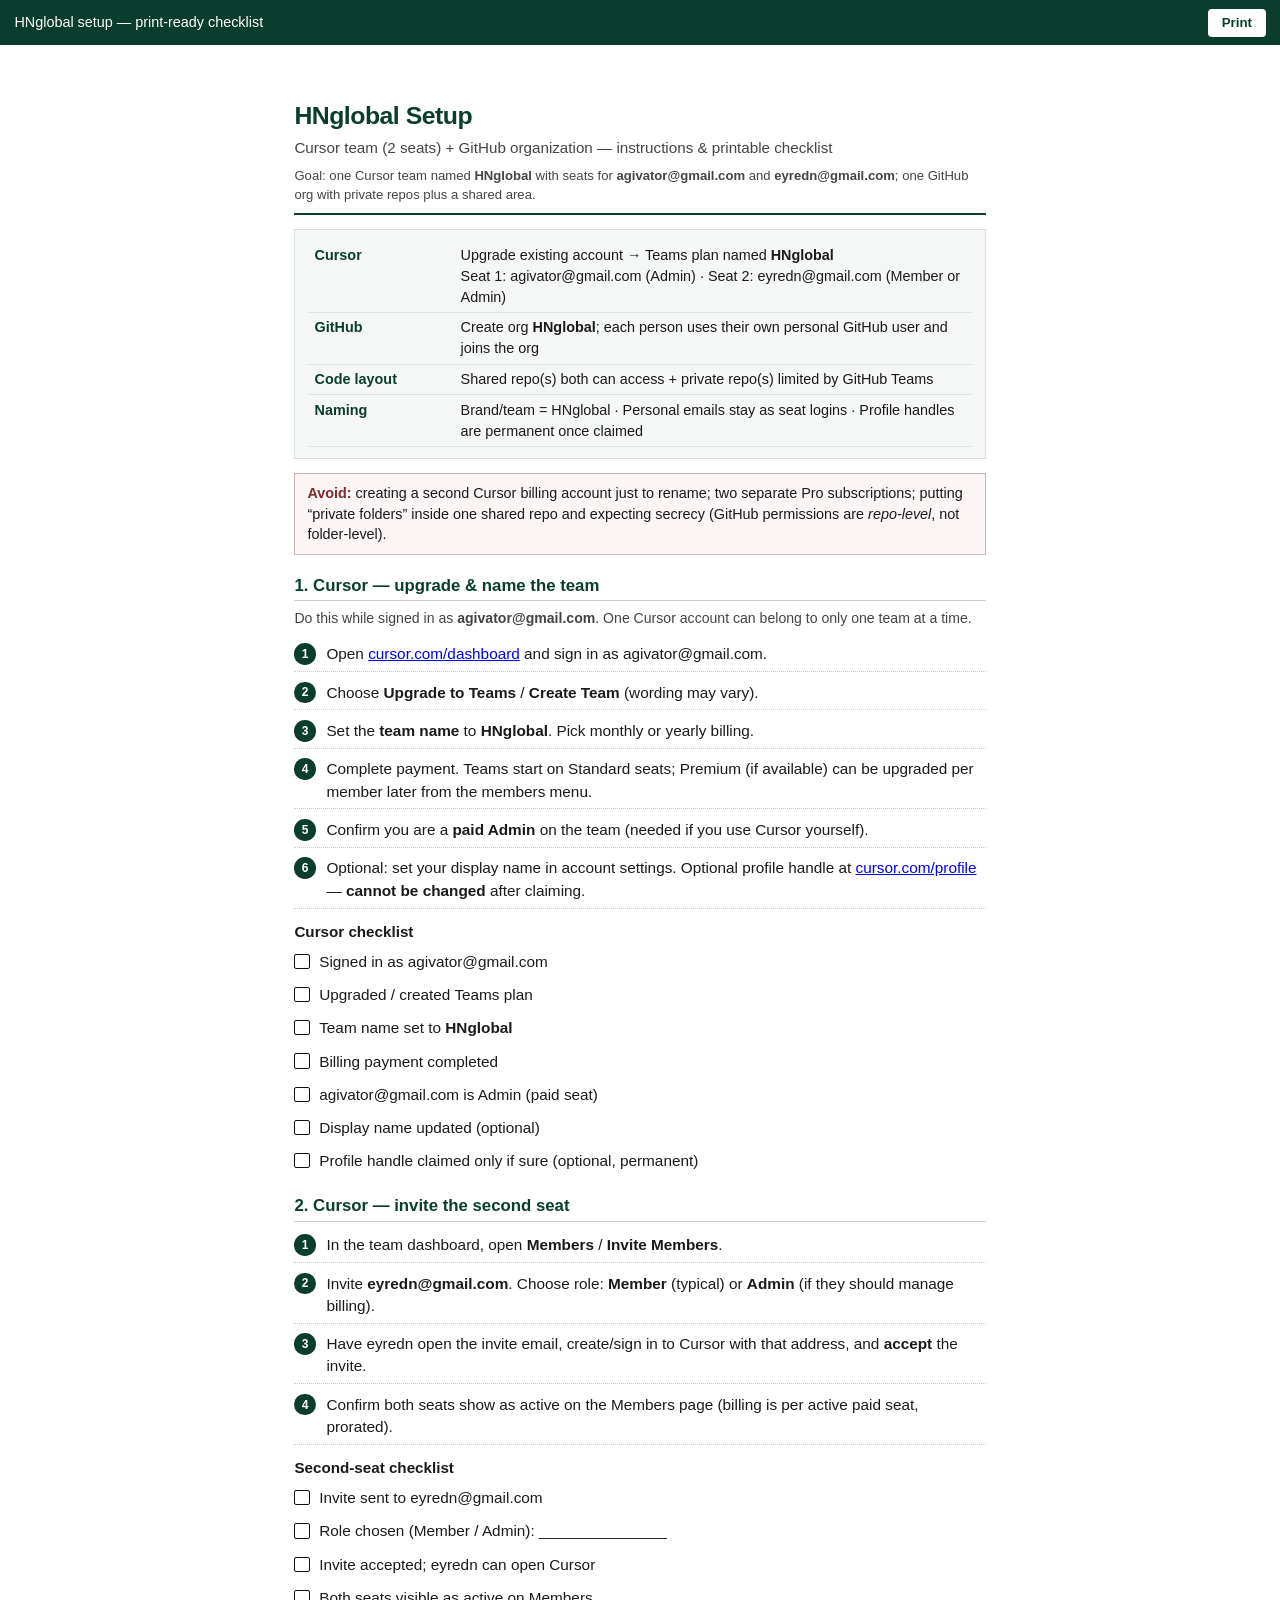
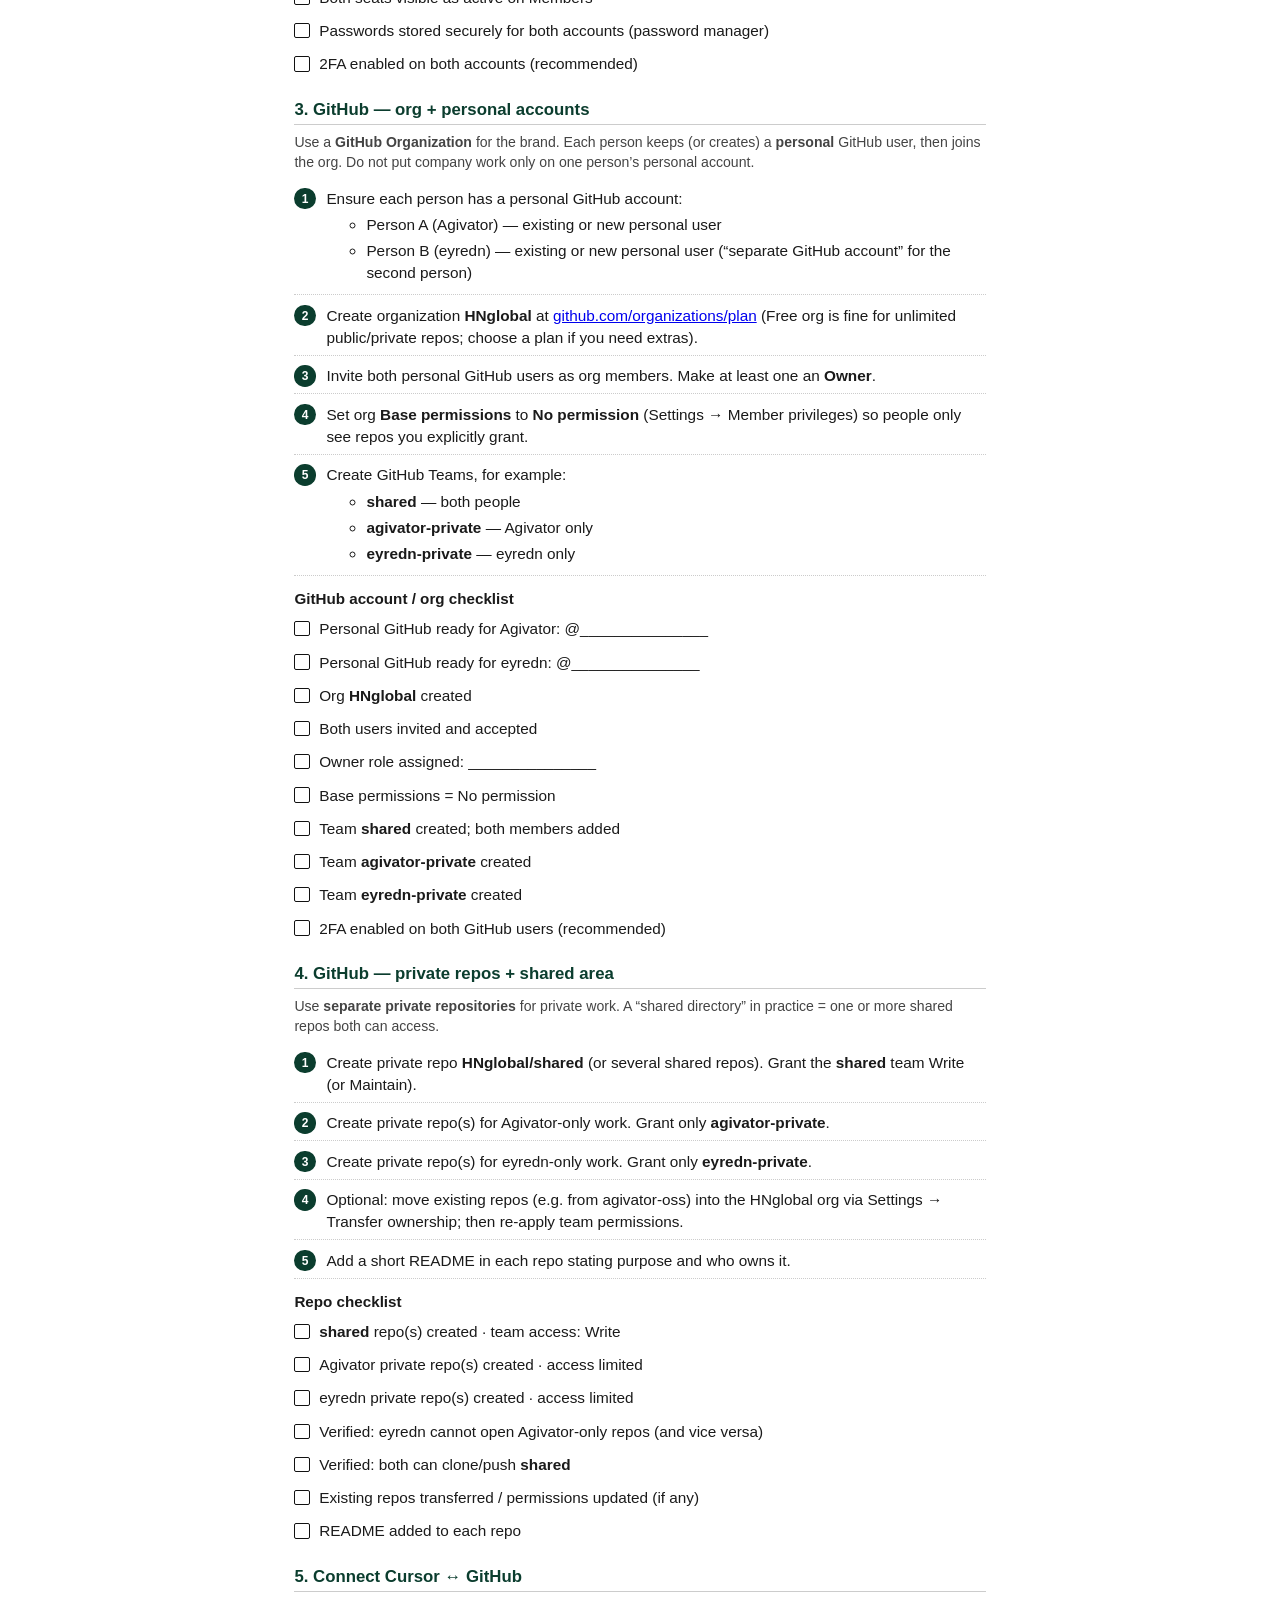
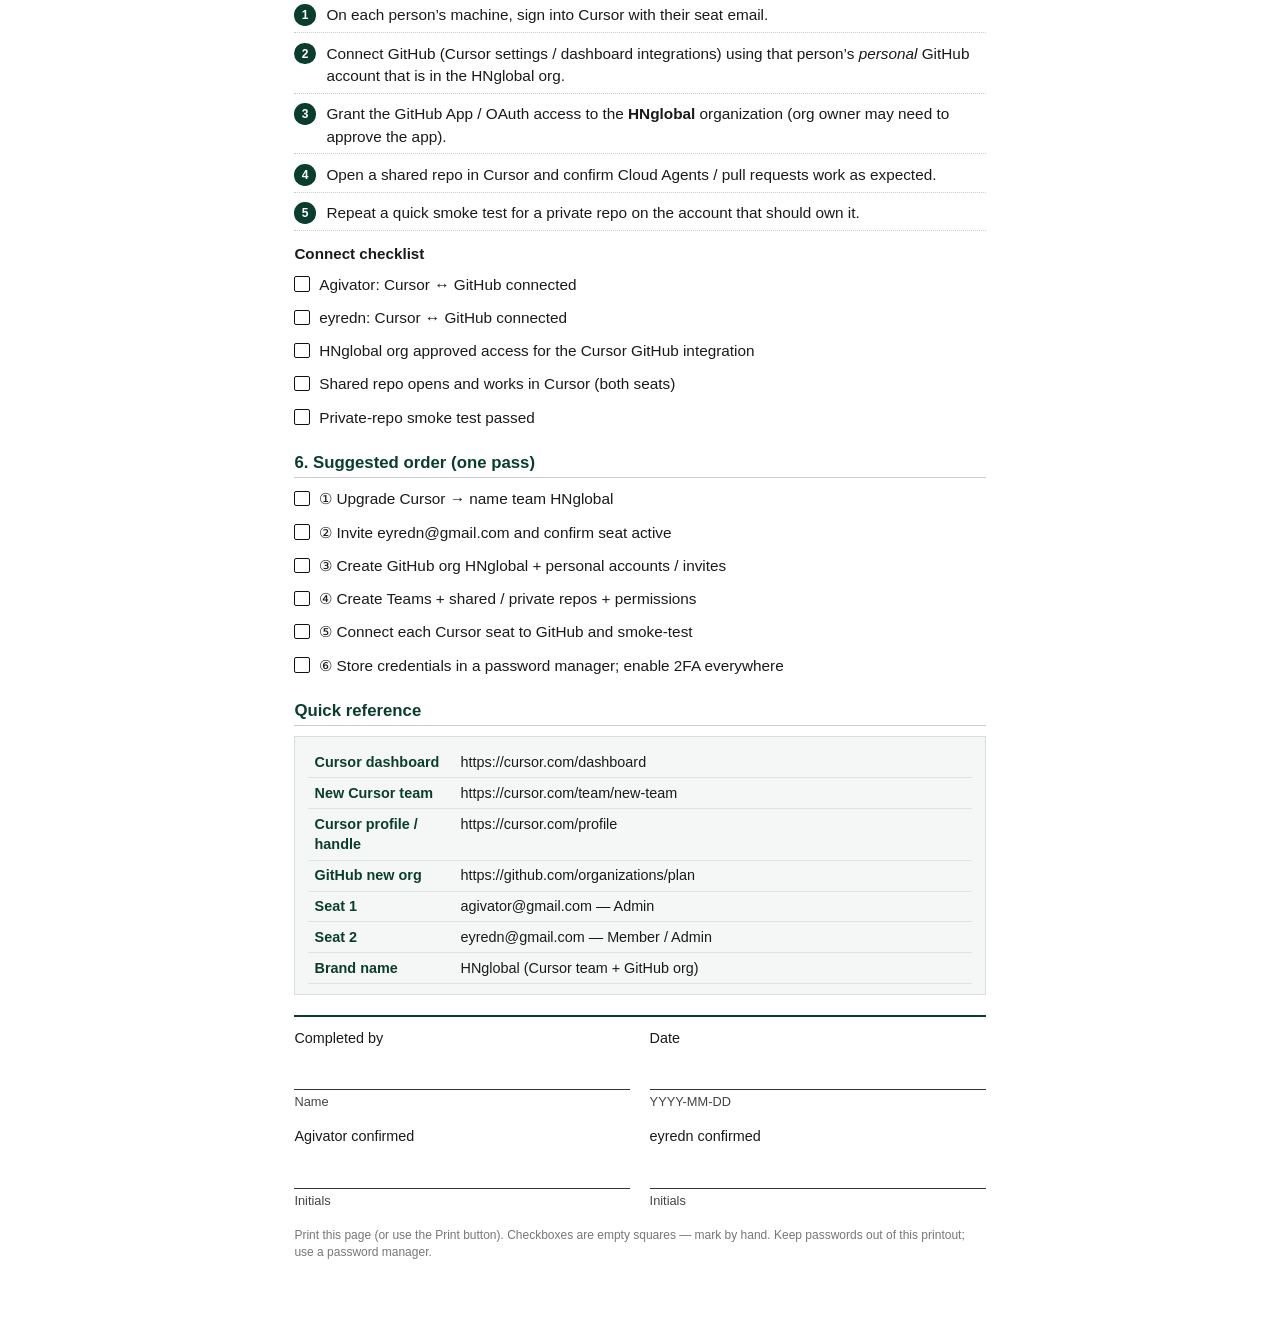
==== docs/HNglobal-setup-checklist.html @ 5f52dbb9 "Add printable HNglobal Cursor + GitHub setup checklist Self-contained HTML instructions and checkbox" ====
<!DOCTYPE html>
<html lang="en">
<head>
  <meta charset="utf-8" />
  <meta name="viewport" content="width=device-width, initial-scale=1" />
  <title>HNglobal Setup — Instructions &amp; Checklist</title>
  <style>
    :root {
      --ink: #1a1a1a;
      --muted: #444;
      --rule: #ccc;
      --accent: #0b3d2e;
      --box: #111;
    }

    * { box-sizing: border-box; }

    body {
      margin: 0;
      color: var(--ink);
      font: 11.5pt/1.45 "Segoe UI", "Helvetica Neue", Helvetica, Arial, sans-serif;
      background: #fff;
    }

    .page {
      max-width: 8.5in;
      margin: 0 auto;
      padding: 0.55in 0.65in 0.7in;
    }

    header {
      border-bottom: 2.5px solid var(--accent);
      padding-bottom: 0.35rem;
      margin-bottom: 0.85rem;
    }

    header h1 {
      margin: 0 0 0.15rem;
      font-size: 1.55rem;
      letter-spacing: -0.02em;
      color: var(--accent);
    }

    header .subtitle {
      margin: 0;
      color: var(--muted);
      font-size: 0.95rem;
    }

    header .meta {
      margin-top: 0.45rem;
      font-size: 0.82rem;
      color: var(--muted);
    }

    h2 {
      margin: 1.15rem 0 0.4rem;
      font-size: 1.05rem;
      color: var(--accent);
      border-bottom: 1px solid var(--rule);
      padding-bottom: 0.15rem;
      page-break-after: avoid;
    }

    h3 {
      margin: 0.75rem 0 0.3rem;
      font-size: 0.95rem;
      page-break-after: avoid;
    }

    p, li { margin: 0.25rem 0; }

    .overview {
      background: #f4f7f5;
      border: 1px solid #d5e0da;
      padding: 0.65rem 0.8rem;
      margin: 0.6rem 0 0.9rem;
    }

    .overview table {
      width: 100%;
      border-collapse: collapse;
      font-size: 0.9rem;
    }

    .overview th,
    .overview td {
      text-align: left;
      vertical-align: top;
      padding: 0.28rem 0.4rem;
      border-bottom: 1px solid #dce6e1;
    }

    .overview th {
      width: 22%;
      color: var(--accent);
      font-weight: 650;
    }

    .note {
      font-size: 0.88rem;
      color: var(--muted);
      margin: 0.35rem 0 0.6rem;
    }

    .checklist {
      list-style: none;
      padding: 0;
      margin: 0.25rem 0 0.6rem;
    }

    .checklist li {
      display: grid;
      grid-template-columns: 1.1rem 1fr;
      gap: 0.45rem;
      align-items: start;
      padding: 0.22rem 0;
      page-break-inside: avoid;
    }

    .checklist .box {
      width: 0.95rem;
      height: 0.95rem;
      margin-top: 0.18rem;
      border: 1.6px solid var(--box);
      border-radius: 2px;
      display: inline-block;
      flex-shrink: 0;
    }

    .checklist .item strong {
      font-weight: 650;
    }

    .checklist .hint {
      display: block;
      font-size: 0.82rem;
      color: var(--muted);
      margin-top: 0.1rem;
    }

    .steps {
      counter-reset: step;
      list-style: none;
      padding: 0;
      margin: 0.3rem 0 0.7rem;
    }

    .steps > li {
      counter-increment: step;
      position: relative;
      padding: 0.35rem 0 0.35rem 2rem;
      border-bottom: 1px dotted var(--rule);
      page-break-inside: avoid;
    }

    .steps > li::before {
      content: counter(step);
      position: absolute;
      left: 0;
      top: 0.35rem;
      width: 1.35rem;
      height: 1.35rem;
      border-radius: 50%;
      background: var(--accent);
      color: #fff;
      font-size: 0.75rem;
      font-weight: 700;
      display: flex;
      align-items: center;
      justify-content: center;
      line-height: 1;
    }

    .avoid {
      border: 1px solid #c9b4b4;
      background: #fbf5f5;
      padding: 0.55rem 0.75rem;
      margin: 0.5rem 0 0.8rem;
      font-size: 0.9rem;
    }

    .avoid strong { color: #7a2e2e; }

    .signoff {
      margin-top: 1.2rem;
      border-top: 2px solid var(--accent);
      padding-top: 0.7rem;
      display: grid;
      grid-template-columns: 1fr 1fr;
      gap: 0.9rem 1.2rem;
      font-size: 0.9rem;
    }

    .signoff .line {
      border-bottom: 1px solid #333;
      height: 1.5rem;
      margin-top: 1.1rem;
    }

    .signoff .label {
      color: var(--muted);
      font-size: 0.8rem;
      margin-top: 0.2rem;
    }

    footer {
      margin-top: 1rem;
      font-size: 0.75rem;
      color: #777;
    }

    @media print {
      body { font-size: 10.5pt; }
      .page { padding: 0.35in 0.45in; max-width: none; }
      a { color: inherit; text-decoration: none; }
      .no-print { display: none !important; }
      h2, h3, .steps > li, .checklist li { break-inside: avoid; }
    }

    .toolbar {
      position: sticky;
      top: 0;
      z-index: 5;
      background: #0b3d2e;
      color: #fff;
      padding: 0.55rem 0.9rem;
      display: flex;
      gap: 0.75rem;
      align-items: center;
      justify-content: space-between;
      font-size: 0.9rem;
    }

    .toolbar button {
      background: #fff;
      color: #0b3d2e;
      border: 0;
      border-radius: 4px;
      padding: 0.4rem 0.85rem;
      font-weight: 650;
      cursor: pointer;
    }
  </style>
</head>
<body>
  <div class="toolbar no-print">
    <span>HNglobal setup — print-ready checklist</span>
    <button type="button" onclick="window.print()">Print</button>
  </div>

  <div class="page">
    <header>
      <h1>HNglobal Setup</h1>
      <p class="subtitle">Cursor team (2 seats) + GitHub organization — instructions &amp; printable checklist</p>
      <p class="meta">
        Goal: one Cursor team named <strong>HNglobal</strong> with seats for
        <strong>agivator@gmail.com</strong> and <strong>eyredn@gmail.com</strong>;
        one GitHub org with private repos plus a shared area.
      </p>
    </header>

    <section class="overview">
      <table>
        <tr>
          <th>Cursor</th>
          <td>Upgrade existing account → Teams plan named <strong>HNglobal</strong><br />
            Seat 1: agivator@gmail.com (Admin) · Seat 2: eyredn@gmail.com (Member or Admin)</td>
        </tr>
        <tr>
          <th>GitHub</th>
          <td>Create org <strong>HNglobal</strong>; each person uses their own personal GitHub user and joins the org</td>
        </tr>
        <tr>
          <th>Code layout</th>
          <td>Shared repo(s) both can access + private repo(s) limited by GitHub Teams</td>
        </tr>
        <tr>
          <th>Naming</th>
          <td>Brand/team = HNglobal · Personal emails stay as seat logins · Profile handles are permanent once claimed</td>
        </tr>
      </table>
    </section>

    <div class="avoid">
      <strong>Avoid:</strong> creating a second Cursor billing account just to rename;
      two separate Pro subscriptions; putting “private folders” inside one shared repo and expecting secrecy
      (GitHub permissions are <em>repo-level</em>, not folder-level).
    </div>

    <!-- ========== CURSOR ========== -->
    <h2>1. Cursor — upgrade &amp; name the team</h2>
    <p class="note">Do this while signed in as <strong>agivator@gmail.com</strong>. One Cursor account can belong to only one team at a time.</p>

    <ol class="steps">
      <li>
        Open <a href="https://cursor.com/dashboard">cursor.com/dashboard</a> and sign in as agivator@gmail.com.
      </li>
      <li>
        Choose <strong>Upgrade to Teams</strong> / <strong>Create Team</strong> (wording may vary).
      </li>
      <li>
        Set the <strong>team name</strong> to <strong>HNglobal</strong>. Pick monthly or yearly billing.
      </li>
      <li>
        Complete payment. Teams start on Standard seats; Premium (if available) can be upgraded per member later from the members menu.
      </li>
      <li>
        Confirm you are a <strong>paid Admin</strong> on the team (needed if you use Cursor yourself).
      </li>
      <li>
        Optional: set your display name in account settings. Optional profile handle at
        <a href="https://cursor.com/profile">cursor.com/profile</a> — <strong>cannot be changed</strong> after claiming.
      </li>
    </ol>

    <h3>Cursor checklist</h3>
    <ul class="checklist">
      <li><span class="box" aria-hidden="true"></span><span class="item">Signed in as agivator@gmail.com</span></li>
      <li><span class="box" aria-hidden="true"></span><span class="item">Upgraded / created Teams plan</span></li>
      <li><span class="box" aria-hidden="true"></span><span class="item">Team name set to <strong>HNglobal</strong></span></li>
      <li><span class="box" aria-hidden="true"></span><span class="item">Billing payment completed</span></li>
      <li><span class="box" aria-hidden="true"></span><span class="item">agivator@gmail.com is Admin (paid seat)</span></li>
      <li><span class="box" aria-hidden="true"></span><span class="item">Display name updated (optional)</span></li>
      <li><span class="box" aria-hidden="true"></span><span class="item">Profile handle claimed only if sure (optional, permanent)</span></li>
    </ul>

    <!-- ========== INVITE ========== -->
    <h2>2. Cursor — invite the second seat</h2>
    <ol class="steps">
      <li>In the team dashboard, open <strong>Members</strong> / <strong>Invite Members</strong>.</li>
      <li>Invite <strong>eyredn@gmail.com</strong>. Choose role: <strong>Member</strong> (typical) or <strong>Admin</strong> (if they should manage billing).</li>
      <li>Have eyredn open the invite email, create/sign in to Cursor with that address, and <strong>accept</strong> the invite.</li>
      <li>Confirm both seats show as active on the Members page (billing is per active paid seat, prorated).</li>
    </ol>

    <h3>Second-seat checklist</h3>
    <ul class="checklist">
      <li><span class="box" aria-hidden="true"></span><span class="item">Invite sent to eyredn@gmail.com</span></li>
      <li><span class="box" aria-hidden="true"></span><span class="item">Role chosen (Member / Admin): _______________</span></li>
      <li><span class="box" aria-hidden="true"></span><span class="item">Invite accepted; eyredn can open Cursor</span></li>
      <li><span class="box" aria-hidden="true"></span><span class="item">Both seats visible as active on Members</span></li>
      <li><span class="box" aria-hidden="true"></span><span class="item">Passwords stored securely for both accounts (password manager)</span></li>
      <li><span class="box" aria-hidden="true"></span><span class="item">2FA enabled on both accounts (recommended)</span></li>
    </ul>

    <!-- ========== GITHUB ========== -->
    <h2>3. GitHub — org + personal accounts</h2>
    <p class="note">Use a <strong>GitHub Organization</strong> for the brand. Each person keeps (or creates) a <strong>personal</strong> GitHub user, then joins the org. Do not put company work only on one person’s personal account.</p>

    <ol class="steps">
      <li>
        Ensure each person has a personal GitHub account:
        <ul>
          <li>Person A (Agivator) — existing or new personal user</li>
          <li>Person B (eyredn) — existing or new personal user (“separate GitHub account” for the second person)</li>
        </ul>
      </li>
      <li>
        Create organization <strong>HNglobal</strong> at
        <a href="https://github.com/organizations/plan">github.com/organizations/plan</a>
        (Free org is fine for unlimited public/private repos; choose a plan if you need extras).
      </li>
      <li>Invite both personal GitHub users as org members. Make at least one an <strong>Owner</strong>.</li>
      <li>
        Set org <strong>Base permissions</strong> to <strong>No permission</strong> (Settings → Member privileges)
        so people only see repos you explicitly grant.
      </li>
      <li>
        Create GitHub Teams, for example:
        <ul>
          <li><strong>shared</strong> — both people</li>
          <li><strong>agivator-private</strong> — Agivator only</li>
          <li><strong>eyredn-private</strong> — eyredn only</li>
        </ul>
      </li>
    </ol>

    <h3>GitHub account / org checklist</h3>
    <ul class="checklist">
      <li><span class="box" aria-hidden="true"></span><span class="item">Personal GitHub ready for Agivator: @_______________</span></li>
      <li><span class="box" aria-hidden="true"></span><span class="item">Personal GitHub ready for eyredn: @_______________</span></li>
      <li><span class="box" aria-hidden="true"></span><span class="item">Org <strong>HNglobal</strong> created</span></li>
      <li><span class="box" aria-hidden="true"></span><span class="item">Both users invited and accepted</span></li>
      <li><span class="box" aria-hidden="true"></span><span class="item">Owner role assigned: _______________</span></li>
      <li><span class="box" aria-hidden="true"></span><span class="item">Base permissions = No permission</span></li>
      <li><span class="box" aria-hidden="true"></span><span class="item">Team <strong>shared</strong> created; both members added</span></li>
      <li><span class="box" aria-hidden="true"></span><span class="item">Team <strong>agivator-private</strong> created</span></li>
      <li><span class="box" aria-hidden="true"></span><span class="item">Team <strong>eyredn-private</strong> created</span></li>
      <li><span class="box" aria-hidden="true"></span><span class="item">2FA enabled on both GitHub users (recommended)</span></li>
    </ul>

    <!-- ========== REPOS ========== -->
    <h2>4. GitHub — private repos + shared area</h2>
    <p class="note">Use <strong>separate private repositories</strong> for private work. A “shared directory” in practice = one or more shared repos both can access.</p>

    <ol class="steps">
      <li>Create private repo <strong>HNglobal/shared</strong> (or several shared repos). Grant the <strong>shared</strong> team Write (or Maintain).</li>
      <li>Create private repo(s) for Agivator-only work. Grant only <strong>agivator-private</strong>.</li>
      <li>Create private repo(s) for eyredn-only work. Grant only <strong>eyredn-private</strong>.</li>
      <li>Optional: move existing repos (e.g. from agivator-oss) into the HNglobal org via Settings → Transfer ownership; then re-apply team permissions.</li>
      <li>Add a short README in each repo stating purpose and who owns it.</li>
    </ol>

    <h3>Repo checklist</h3>
    <ul class="checklist">
      <li><span class="box" aria-hidden="true"></span><span class="item"><strong>shared</strong> repo(s) created · team access: Write</span></li>
      <li><span class="box" aria-hidden="true"></span><span class="item">Agivator private repo(s) created · access limited</span></li>
      <li><span class="box" aria-hidden="true"></span><span class="item">eyredn private repo(s) created · access limited</span></li>
      <li><span class="box" aria-hidden="true"></span><span class="item">Verified: eyredn cannot open Agivator-only repos (and vice versa)</span></li>
      <li><span class="box" aria-hidden="true"></span><span class="item">Verified: both can clone/push <strong>shared</strong></span></li>
      <li><span class="box" aria-hidden="true"></span><span class="item">Existing repos transferred / permissions updated (if any)</span></li>
      <li><span class="box" aria-hidden="true"></span><span class="item">README added to each repo</span></li>
    </ul>

    <!-- ========== CONNECT ========== -->
    <h2>5. Connect Cursor ↔ GitHub</h2>
    <ol class="steps">
      <li>On each person’s machine, sign into Cursor with their seat email.</li>
      <li>Connect GitHub (Cursor settings / dashboard integrations) using that person’s <em>personal</em> GitHub account that is in the HNglobal org.</li>
      <li>Grant the GitHub App / OAuth access to the <strong>HNglobal</strong> organization (org owner may need to approve the app).</li>
      <li>Open a shared repo in Cursor and confirm Cloud Agents / pull requests work as expected.</li>
      <li>Repeat a quick smoke test for a private repo on the account that should own it.</li>
    </ol>

    <h3>Connect checklist</h3>
    <ul class="checklist">
      <li><span class="box" aria-hidden="true"></span><span class="item">Agivator: Cursor ↔ GitHub connected</span></li>
      <li><span class="box" aria-hidden="true"></span><span class="item">eyredn: Cursor ↔ GitHub connected</span></li>
      <li><span class="box" aria-hidden="true"></span><span class="item">HNglobal org approved access for the Cursor GitHub integration</span></li>
      <li><span class="box" aria-hidden="true"></span><span class="item">Shared repo opens and works in Cursor (both seats)</span></li>
      <li><span class="box" aria-hidden="true"></span><span class="item">Private-repo smoke test passed</span></li>
    </ul>

    <!-- ========== ORDER ========== -->
    <h2>6. Suggested order (one pass)</h2>
    <ul class="checklist">
      <li><span class="box" aria-hidden="true"></span><span class="item">① Upgrade Cursor → name team HNglobal</span></li>
      <li><span class="box" aria-hidden="true"></span><span class="item">② Invite eyredn@gmail.com and confirm seat active</span></li>
      <li><span class="box" aria-hidden="true"></span><span class="item">③ Create GitHub org HNglobal + personal accounts / invites</span></li>
      <li><span class="box" aria-hidden="true"></span><span class="item">④ Create Teams + shared / private repos + permissions</span></li>
      <li><span class="box" aria-hidden="true"></span><span class="item">⑤ Connect each Cursor seat to GitHub and smoke-test</span></li>
      <li><span class="box" aria-hidden="true"></span><span class="item">⑥ Store credentials in a password manager; enable 2FA everywhere</span></li>
    </ul>

    <h2>Quick reference</h2>
    <div class="overview">
      <table>
        <tr><th>Cursor dashboard</th><td>https://cursor.com/dashboard</td></tr>
        <tr><th>New Cursor team</th><td>https://cursor.com/team/new-team</td></tr>
        <tr><th>Cursor profile / handle</th><td>https://cursor.com/profile</td></tr>
        <tr><th>GitHub new org</th><td>https://github.com/organizations/plan</td></tr>
        <tr><th>Seat 1</th><td>agivator@gmail.com — Admin</td></tr>
        <tr><th>Seat 2</th><td>eyredn@gmail.com — Member / Admin</td></tr>
        <tr><th>Brand name</th><td>HNglobal (Cursor team + GitHub org)</td></tr>
      </table>
    </div>

    <div class="signoff">
      <div>
        <div>Completed by</div>
        <div class="line"></div>
        <div class="label">Name</div>
      </div>
      <div>
        <div>Date</div>
        <div class="line"></div>
        <div class="label">YYYY-MM-DD</div>
      </div>
      <div>
        <div>Agivator confirmed</div>
        <div class="line"></div>
        <div class="label">Initials</div>
      </div>
      <div>
        <div>eyredn confirmed</div>
        <div class="line"></div>
        <div class="label">Initials</div>
      </div>
    </div>

    <footer>
      Print this page (or use the Print button). Checkboxes are empty squares — mark by hand.
      Keep passwords out of this printout; use a password manager.
    </footer>
  </div>
</body>
</html>
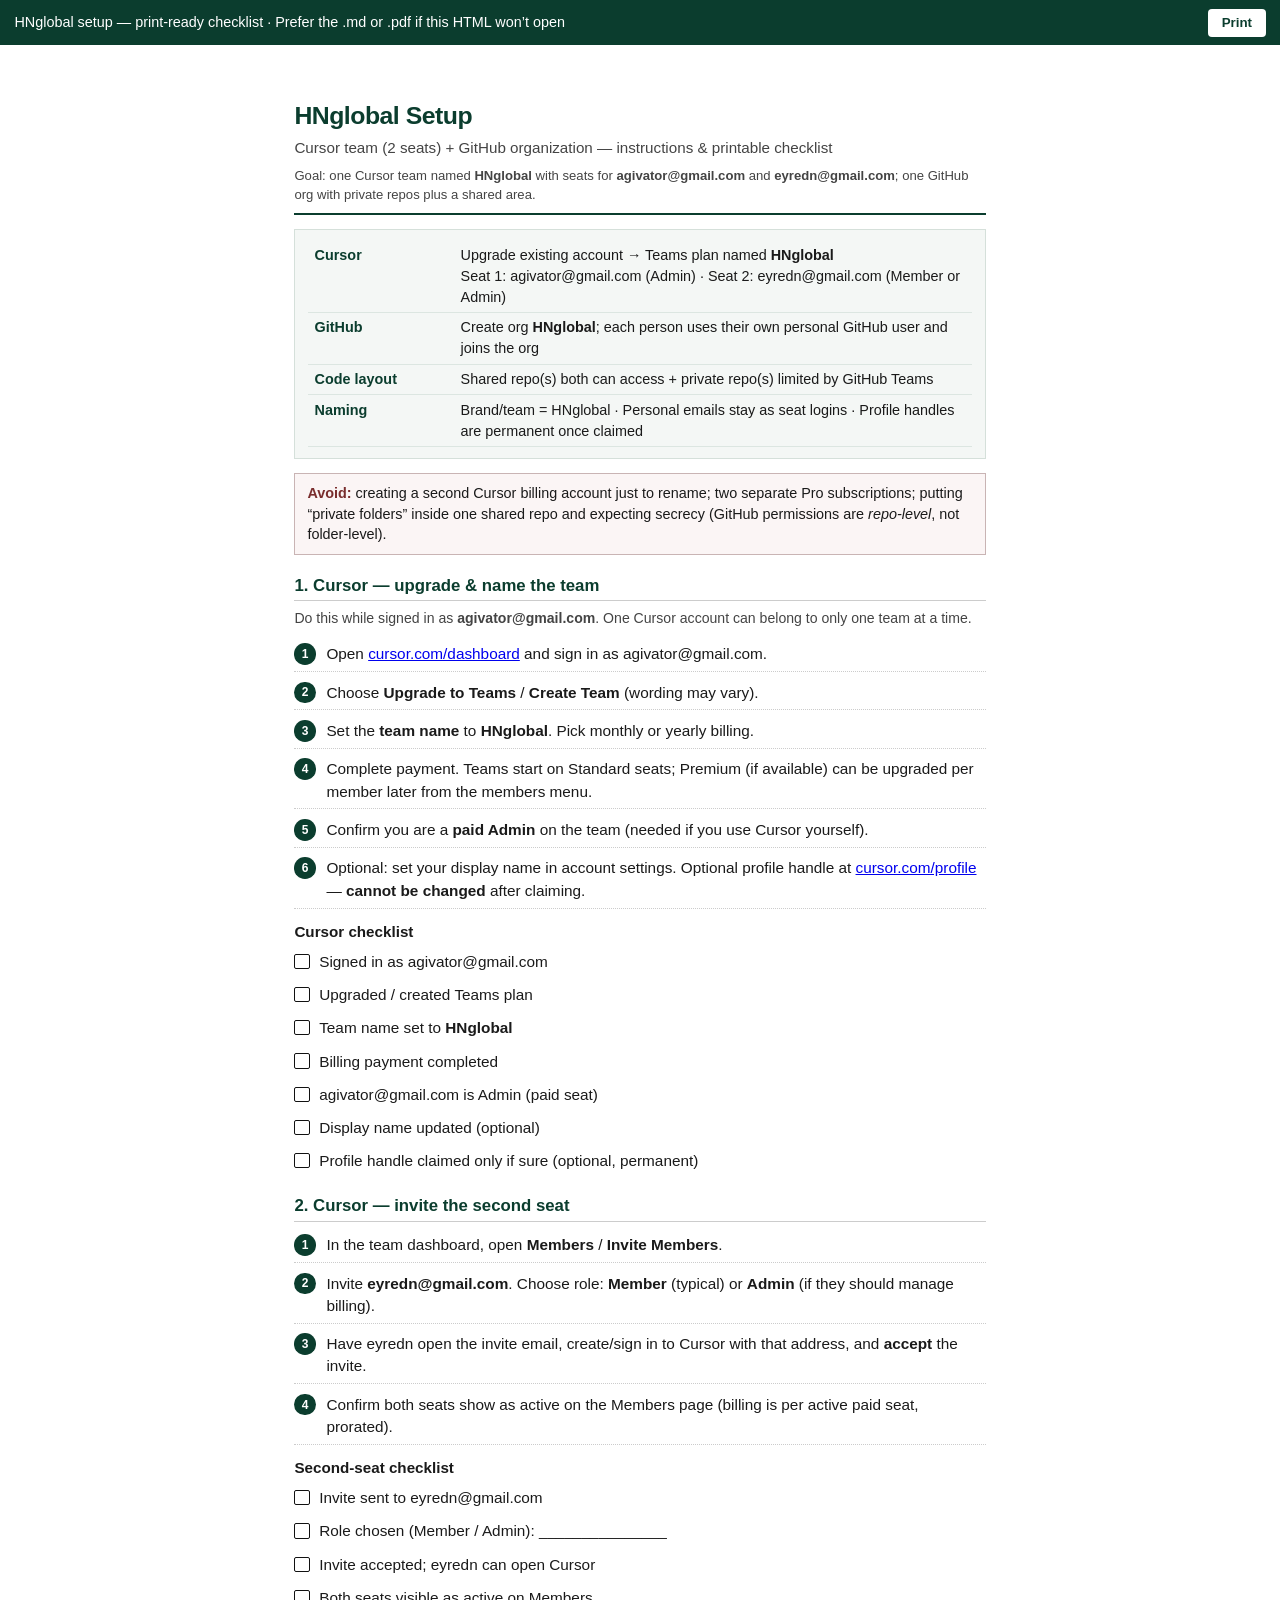
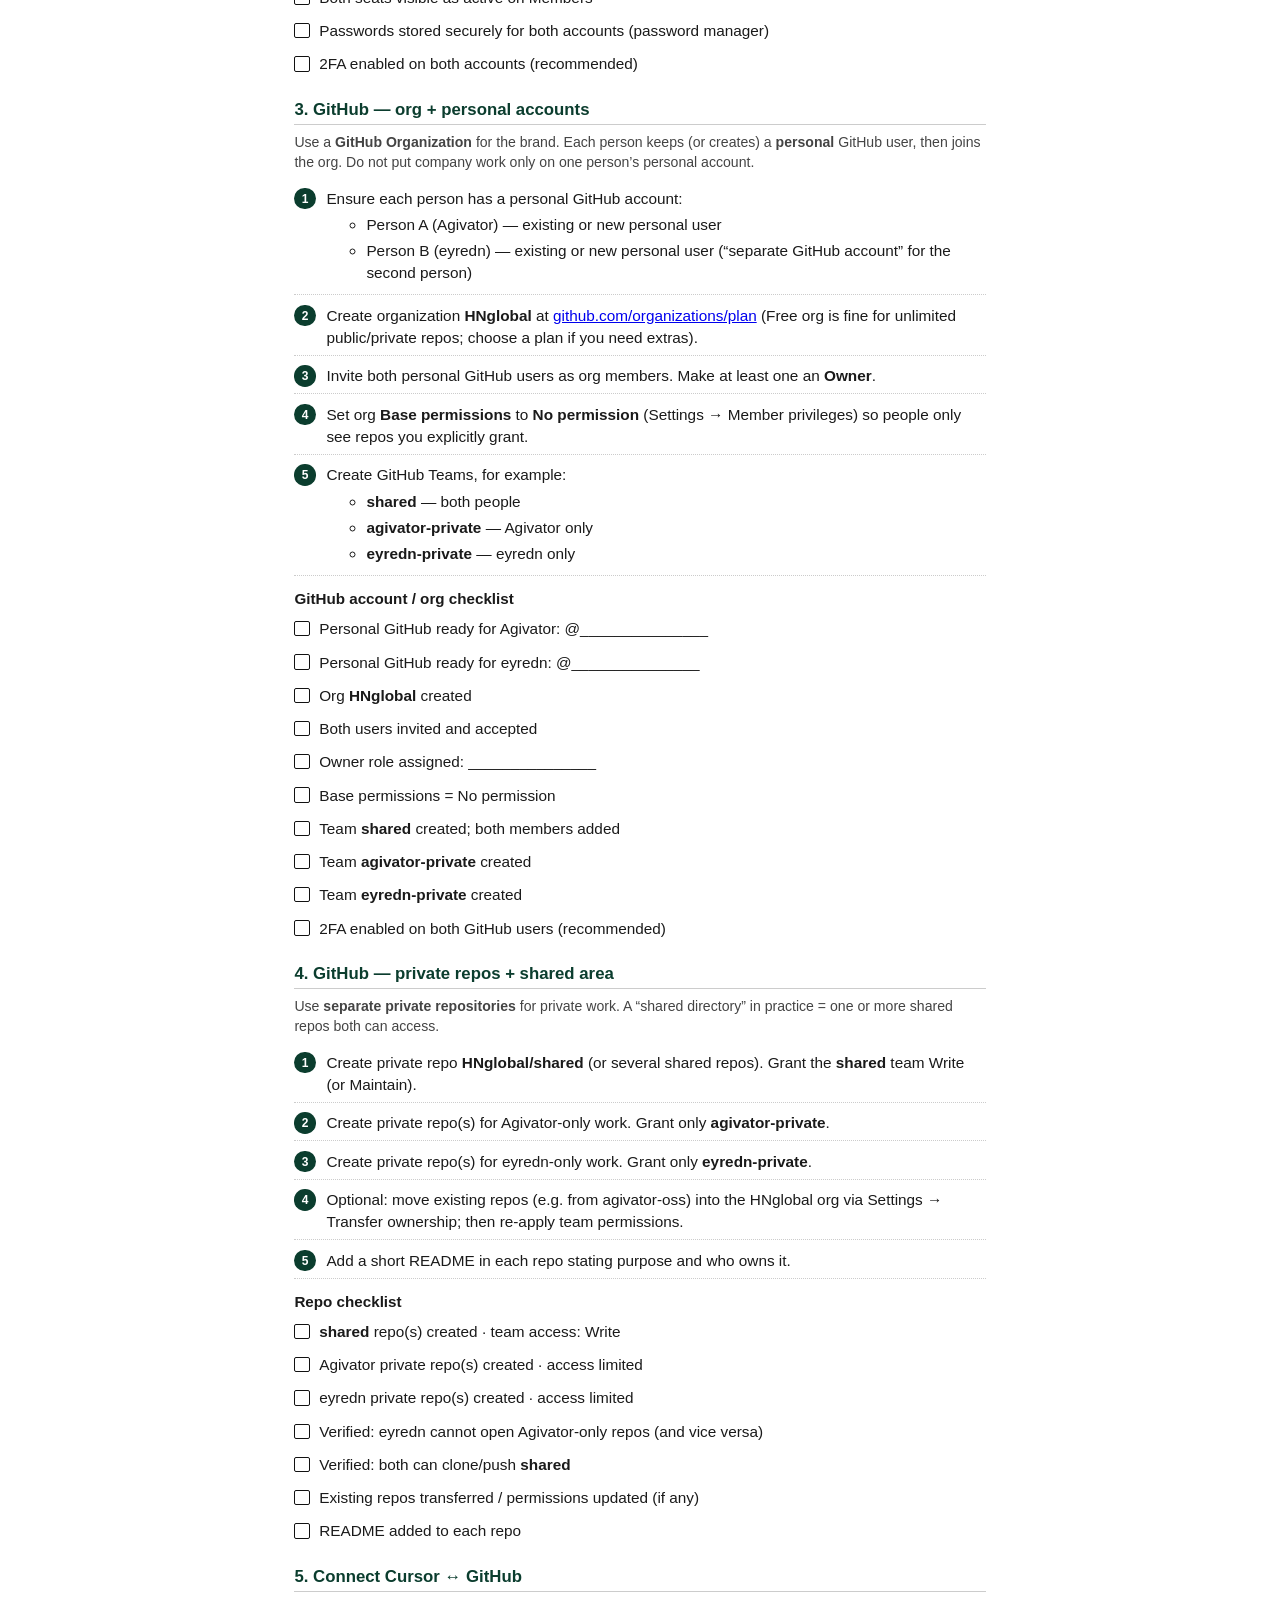
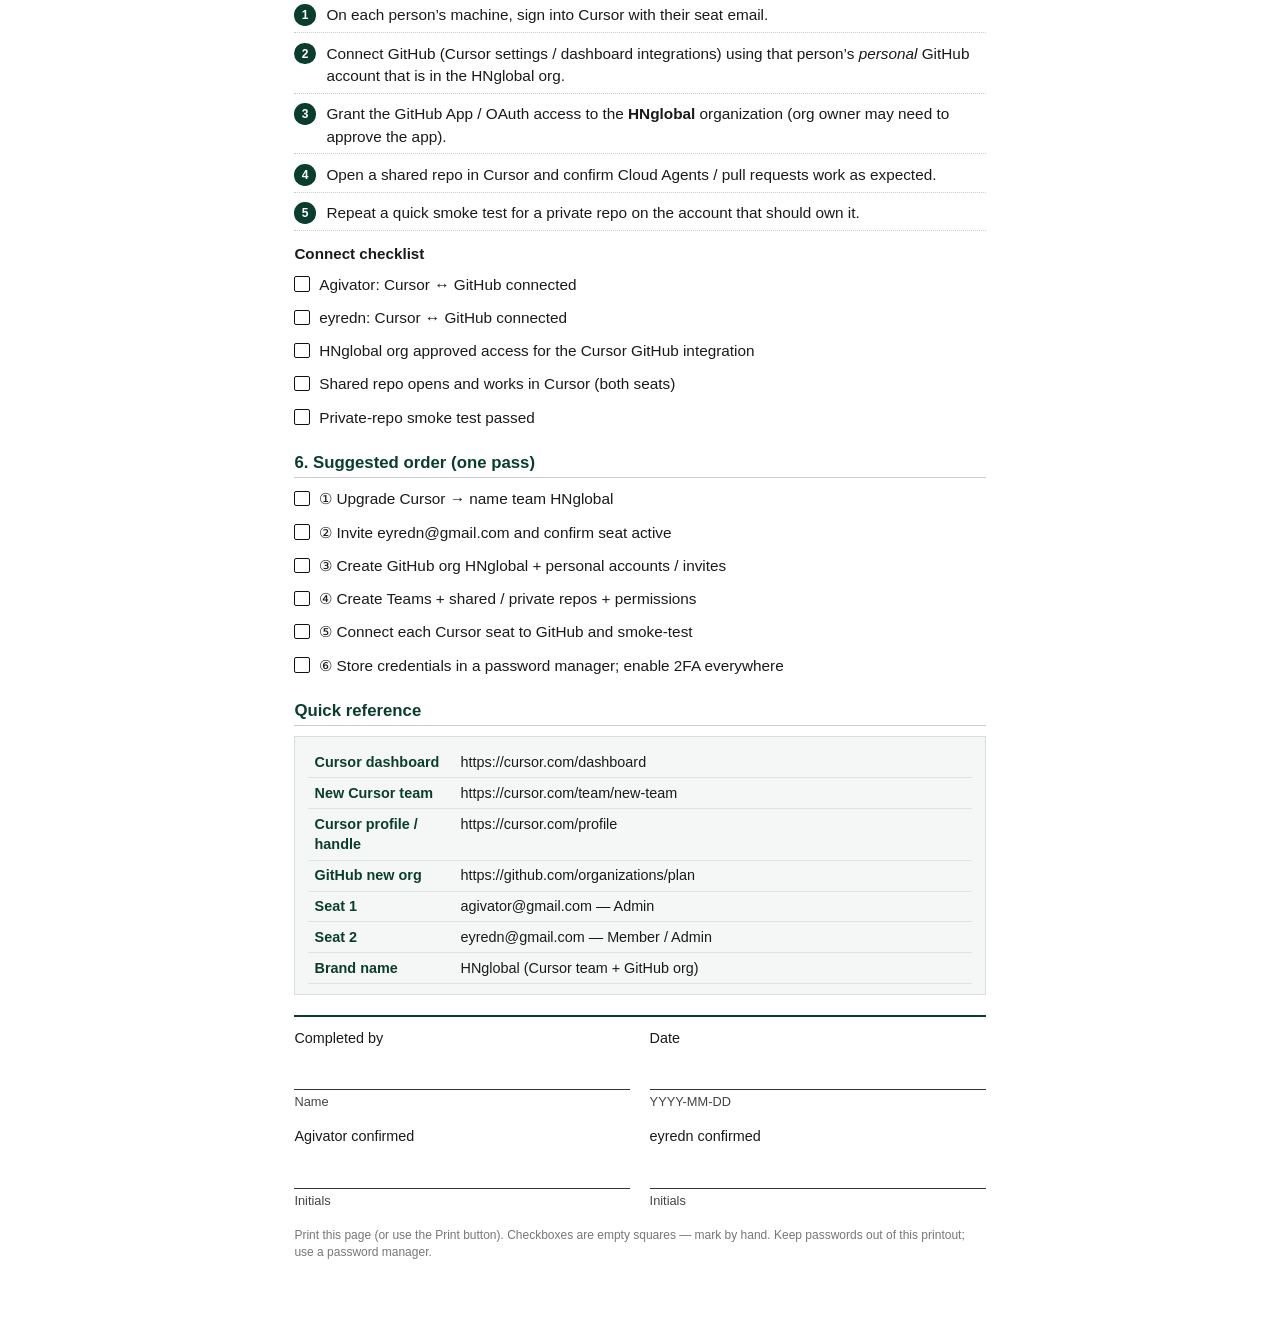
==== commit ba6b3d88: "Note Markdown/PDF alternatives on HTML checklist toolbar Co-authored-by: agivator-oss <agivator-oss@" ====
--- a/docs/HNglobal-setup-checklist.html
+++ b/docs/HNglobal-setup-checklist.html
@@ -245,7 +245,7 @@
 </head>
 <body>
   <div class="toolbar no-print">
-    <span>HNglobal setup — print-ready checklist</span>
+    <span>HNglobal setup — print-ready checklist · Prefer the .md or .pdf if this HTML won’t open</span>
     <button type="button" onclick="window.print()">Print</button>
   </div>
 
